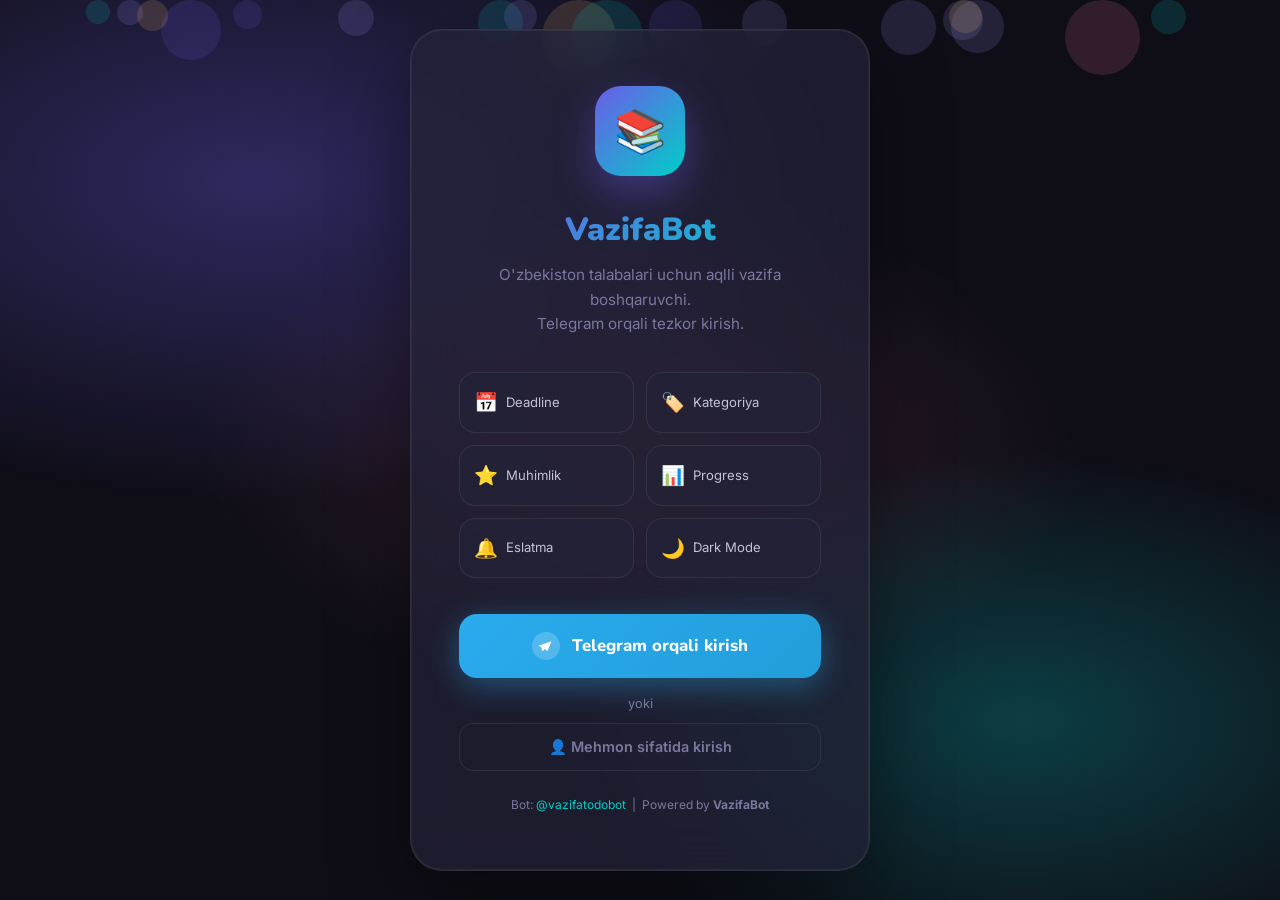
==== app.html @ b5111252 "feat: VazifaBot - Talaba To-Do List with Telegram auth" ====
<!DOCTYPE html>
<html lang="uz">
<head>
  <meta charset="UTF-8" />
  <meta name="viewport" content="width=device-width, initial-scale=1.0" />
  <title>VazifaBot – Mening Vazifalarim</title>
  <meta name="description" content="Vazifalaringizni boshqaring: deadline, kategoriya, progress va ko'proq." />
  <link rel="preconnect" href="https://fonts.googleapis.com" />
  <link rel="preconnect" href="https://fonts.gstatic.com" crossorigin />
  <link href="https://fonts.googleapis.com/css2?family=Inter:wght@300;400;500;600;700;800&family=Nunito:wght@400;600;700;800;900&display=swap" rel="stylesheet" />
  <link rel="stylesheet" href="style.css" />
  <link rel="stylesheet" href="app.css" />
</head>
<body>

<!-- ===== SIDEBAR ===== -->
<aside class="sidebar" id="sidebar" aria-label="Yon panel">
  <div class="sidebar-header">
    <div class="brand">
      <div class="brand-icon">📚</div>
      <div class="brand-text">
        <span class="brand-name">VazifaBot</span>
        <span class="brand-tagline">Talaba yordamchi</span>
      </div>
    </div>
    <button class="sidebar-close" id="sidebarClose" aria-label="Yopish">✕</button>
  </div>

  <!-- User info -->
  <div class="sidebar-user" id="sidebarUser">
    <div class="sidebar-avatar" id="sidebarAvatar">👤</div>
    <div class="sidebar-user-info">
      <div class="sidebar-user-name" id="sidebarName">Foydalanuvchi</div>
      <div class="sidebar-user-id" id="sidebarTid"></div>
    </div>
  </div>

  <!-- Filter by category -->
  <div class="sidebar-section">
    <div class="sidebar-section-title">📂 Kategoriyalar</div>
    <div class="cat-filter-list" id="catFilterList">
      <button class="cat-filter-btn active" data-cat="all" id="catAll">🔷 Hammasi</button>
      <button class="cat-filter-btn" data-cat="dars" id="catDars">📖 Dars</button>
      <button class="cat-filter-btn" data-cat="sport" id="catSport">🏋️ Sport</button>
      <button class="cat-filter-btn" data-cat="uy" id="catUy">🏠 Uy ishi</button>
      <button class="cat-filter-btn" data-cat="shaxsiy" id="catShaxsiy">😊 Shaxsiy</button>
      <button class="cat-filter-btn" data-cat="boshqa" id="catBoshqa">📌 Boshqa</button>
    </div>
  </div>

  <!-- Stats -->
  <div class="sidebar-section">
    <div class="sidebar-section-title">📊 Statistika</div>
    <div class="stats-grid">
      <div class="stat-box">
        <div class="stat-num" id="statTotal">0</div>
        <div class="stat-label">Jami</div>
      </div>
      <div class="stat-box stat-done">
        <div class="stat-num" id="statDone">0</div>
        <div class="stat-label">Bajarildi</div>
      </div>
      <div class="stat-box stat-pending">
        <div class="stat-num" id="statPending">0</div>
        <div class="stat-label">Kutmoqda</div>
      </div>
      <div class="stat-box stat-overdue">
        <div class="stat-num" id="statOverdue">0</div>
        <div class="stat-label">Muddati o'tgan</div>
      </div>
    </div>
  </div>

  <!-- Settings -->
  <div class="sidebar-section">
    <div class="sidebar-section-title">⚙️ Sozlamalar</div>
    <div class="setting-row">
      <span>🌙 Tungi rejim</span>
      <label class="toggle" for="darkToggle">
        <input type="checkbox" id="darkToggle" />
        <span class="toggle-slider"></span>
      </label>
    </div>
    <div class="setting-row">
      <span>🔔 Eslatmalar</span>
      <label class="toggle" for="notifToggle">
        <input type="checkbox" id="notifToggle" />
        <span class="toggle-slider"></span>
      </label>
    </div>
    <div class="setting-row">
      <span>🎨 Rang tanlash</span>
      <div class="color-swatches" id="colorSwatches">
        <button class="swatch active" data-color="#6C5CE7" style="background:#6C5CE7" aria-label="Binafsha"></button>
        <button class="swatch" data-color="#00CEC9" style="background:#00CEC9" aria-label="Ko'k-yashil"></button>
        <button class="swatch" data-color="#FD79A8" style="background:#FD79A8" aria-label="Pushti"></button>
        <button class="swatch" data-color="#FDCB6E" style="background:#FDCB6E" aria-label="Sariq"></button>
        <button class="swatch" data-color="#00B894" style="background:#00B894" aria-label="Yashil"></button>
      </div>
    </div>
  </div>

  <!-- Actions -->
  <div class="sidebar-section sidebar-actions">
    <button class="action-btn danger" id="clearCompletedBtn">
      🧹 Bajarilganlarni tozalash
    </button>
    <button class="action-btn" id="exportBtn">
      📤 Export (JSON)
    </button>
    <a href="index.html" class="action-btn logout-btn" id="logoutBtn">
      🚪 Chiqish
    </a>
  </div>
</aside>

<!-- ===== OVERLAY ===== -->
<div class="sidebar-overlay" id="sidebarOverlay"></div>

<!-- ===== MAIN ===== -->
<main class="main-wrap">

  <!-- Top bar -->
  <header class="topbar" id="topbar">
    <div class="topbar-left">
      <button class="menu-btn" id="menuBtn" aria-label="Menyu">
        <span></span><span></span><span></span>
      </button>
      <div class="topbar-title">
        <span class="greeting" id="greeting">Assalomu alaykum</span>
        <span class="topbar-name" id="topbarName">👋</span>
      </div>
    </div>
    <div class="topbar-right">
      <button class="icon-btn" id="searchToggleBtn" aria-label="Qidiruv" title="Qidiruv">🔍</button>
      <button class="icon-btn" id="notifBtn" aria-label="Eslatma" title="Eslatma so'rash">🔔</button>
      <div class="topbar-avatar" id="topbarAvatar">👤</div>
    </div>
  </header>

  <!-- Search bar -->
  <div class="search-bar-wrap" id="searchBarWrap">
    <div class="search-bar">
      <span class="search-icon">🔍</span>
      <input type="text" id="searchInput" placeholder="Vazifa qidirish..." aria-label="Qidiruv" />
      <button class="search-clear" id="searchClear" aria-label="Tozalash">✕</button>
    </div>
  </div>

  <!-- Global progress -->
  <div class="global-progress-wrap" id="globalProgressWrap">
    <div class="global-progress-header">
      <span class="gp-label">Umumiy progress</span>
      <span class="gp-percent" id="gpPercent">0%</span>
    </div>
    <div class="global-progress-bar">
      <div class="global-progress-fill" id="gpFill" style="width:0%"></div>
    </div>
  </div>

  <!-- Add task section -->
  <section class="add-task-section" aria-label="Yangi vazifa qo'shish">
    <div class="add-task-card">
      <div class="add-task-main">
        <input
          type="text"
          id="taskInput"
          placeholder="Yangi vazifa qo'shing... (Enter yoki ➕)"
          aria-label="Vazifa matni"
          maxlength="300"
          autocomplete="off"
        />
        <button class="add-btn" id="addBtn" aria-label="Qo'shish">
          <span class="add-btn-icon">➕</span>
          <span class="add-btn-text">Qo'shish</span>
        </button>
      </div>

      <!-- Extended options (collapsed by default) -->
      <div class="task-options" id="taskOptions">
        <button class="options-toggle" id="optionsToggle" aria-expanded="false">
          ⚙️ Qo'shimcha imkoniyatlar <span class="options-arrow">▼</span>
        </button>
        <div class="options-body" id="optionsBody">
          <div class="options-row">
            <!-- Category -->
            <div class="option-group">
              <label class="option-label" for="taskCategory">🏷️ Kategoriya</label>
              <select id="taskCategory" class="option-select">
                <option value="boshqa">📌 Boshqa</option>
                <option value="dars">📖 Dars</option>
                <option value="sport">🏋️ Sport</option>
                <option value="uy">🏠 Uy ishi</option>
                <option value="shaxsiy">😊 Shaxsiy</option>
              </select>
            </div>

            <!-- Priority stars -->
            <div class="option-group">
              <label class="option-label">⭐ Muhimlik</label>
              <div class="star-picker" id="starPicker" role="group" aria-label="Muhimlik darajasi">
                <button class="star" data-val="1" aria-label="1 yulduz">★</button>
                <button class="star" data-val="2" aria-label="2 yulduz">★</button>
                <button class="star" data-val="3" aria-label="3 yulduz">★</button>
                <button class="star" data-val="4" aria-label="4 yulduz">★</button>
                <button class="star" data-val="5" aria-label="5 yulduz">★</button>
              </div>
            </div>

            <!-- Deadline -->
            <div class="option-group">
              <label class="option-label" for="taskDeadline">📅 Muddat (deadline)</label>
              <input type="datetime-local" id="taskDeadline" class="option-input" />
            </div>

            <!-- Reminder -->
            <div class="option-group">
              <label class="option-label" for="taskReminder">🔔 Eslatma vaqti</label>
              <input type="datetime-local" id="taskReminder" class="option-input" />
            </div>

            <!-- Color tag -->
            <div class="option-group">
              <label class="option-label">🎨 Rang</label>
              <div class="task-color-picker" id="taskColorPicker">
                <button class="task-color-swatch active" data-color="" style="background: var(--primary)" aria-label="Standart"></button>
                <button class="task-color-swatch" data-color="#FF6B6B" style="background:#FF6B6B" aria-label="Qizil"></button>
                <button class="task-color-swatch" data-color="#FDCB6E" style="background:#FDCB6E" aria-label="Sariq"></button>
                <button class="task-color-swatch" data-color="#00B894" style="background:#00B894" aria-label="Yashil"></button>
                <button class="task-color-swatch" data-color="#74B9FF" style="background:#74B9FF" aria-label="Ko'k"></button>
                <button class="task-color-swatch" data-color="#FD79A8" style="background:#FD79A8" aria-label="Pushti"></button>
              </div>
            </div>
          </div>
        </div>
      </div>
    </div>
  </section>

  <!-- Filter/Sort bar -->
  <div class="filter-sort-bar">
    <div class="filter-tabs" id="filterTabs" role="tablist">
      <button class="filter-tab active" data-filter="all" role="tab" aria-selected="true">Hammasi</button>
      <button class="filter-tab" data-filter="active" role="tab" aria-selected="false">Faol</button>
      <button class="filter-tab" data-filter="done" role="tab" aria-selected="false">Bajarildi</button>
      <button class="filter-tab" data-filter="overdue" role="tab" aria-selected="false">⚠️ Muddati o'tgan</button>
    </div>
    <div class="sort-wrap">
      <label class="sr-only" for="sortSelect">Saralash</label>
      <select id="sortSelect" class="sort-select" aria-label="Saralash">
        <option value="newest">🕒 Yangi avval</option>
        <option value="oldest">📅 Eski avval</option>
        <option value="deadline">⏰ Muddat bo'yicha</option>
        <option value="priority">⭐ Muhimlik bo'yicha</option>
        <option value="alpha">🔤 Alifbo bo'yicha</option>
      </select>
    </div>
  </div>

  <!-- Task list -->
  <section class="task-list-section" aria-label="Vazifalar ro'yxati">
    <div id="taskList" class="task-list"></div>

    <!-- Empty state -->
    <div id="emptyState" class="empty-state hidden">
      <div class="empty-illustration">📭</div>
      <h3 class="empty-title">Hozircha vazifa yo'q</h3>
      <p class="empty-subtitle">Yuqoridagi maydondan birinchi vazifangizni qo'shing!</p>
    </div>

    <!-- No results state -->
    <div id="noResultsState" class="empty-state hidden">
      <div class="empty-illustration">🔍</div>
      <h3 class="empty-title">Natija topilmadi</h3>
      <p class="empty-subtitle">Boshqa kalit so'z bilan qidiring</p>
    </div>
  </section>

</main>

<!-- ===== EDIT MODAL ===== -->
<div class="modal-overlay hidden" id="editModal" role="dialog" aria-modal="true" aria-labelledby="editModalTitle">
  <div class="modal-card" id="editModalCard">
    <div class="modal-header">
      <h2 class="modal-title" id="editModalTitle">✏️ Vazifani tahrirlash</h2>
      <button class="modal-close" id="editModalClose" aria-label="Yopish">✕</button>
    </div>
    <div class="modal-body">
      <div class="form-group">
        <label class="form-label" for="editTaskText">Vazifa matni</label>
        <textarea id="editTaskText" class="form-textarea" rows="3" maxlength="300" placeholder="Vazifa matni..."></textarea>
        <div class="char-count"><span id="editCharCount">0</span>/300</div>
      </div>
      <div class="form-row">
        <div class="form-group">
          <label class="form-label" for="editCategory">Kategoriya</label>
          <select id="editCategory" class="form-select">
            <option value="boshqa">📌 Boshqa</option>
            <option value="dars">📖 Dars</option>
            <option value="sport">🏋️ Sport</option>
            <option value="uy">🏠 Uy ishi</option>
            <option value="shaxsiy">😊 Shaxsiy</option>
          </select>
        </div>
        <div class="form-group">
          <label class="form-label">Muhimlik</label>
          <div class="star-picker" id="editStarPicker" role="group" aria-label="Muhimlik darajasi">
            <button class="star" data-val="1">★</button>
            <button class="star" data-val="2">★</button>
            <button class="star" data-val="3">★</button>
            <button class="star" data-val="4">★</button>
            <button class="star" data-val="5">★</button>
          </div>
        </div>
      </div>
      <div class="form-row">
        <div class="form-group">
          <label class="form-label" for="editDeadline">📅 Muddat</label>
          <input type="datetime-local" id="editDeadline" class="form-input" />
        </div>
        <div class="form-group">
          <label class="form-label" for="editReminder">🔔 Eslatma</label>
          <input type="datetime-local" id="editReminder" class="form-input" />
        </div>
      </div>
      <div class="form-group">
        <label class="form-label">Rang</label>
        <div class="task-color-picker" id="editColorPicker">
          <button class="task-color-swatch active" data-color="" style="background: var(--primary)" aria-label="Standart"></button>
          <button class="task-color-swatch" data-color="#FF6B6B" style="background:#FF6B6B" aria-label="Qizil"></button>
          <button class="task-color-swatch" data-color="#FDCB6E" style="background:#FDCB6E" aria-label="Sariq"></button>
          <button class="task-color-swatch" data-color="#00B894" style="background:#00B894" aria-label="Yashil"></button>
          <button class="task-color-swatch" data-color="#74B9FF" style="background:#74B9FF" aria-label="Ko'k"></button>
          <button class="task-color-swatch" data-color="#FD79A8" style="background:#FD79A8" aria-label="Pushti"></button>
        </div>
      </div>
    </div>
    <div class="modal-footer">
      <button class="btn btn-ghost" id="editCancelBtn">Bekor qilish</button>
      <button class="btn btn-primary" id="editSaveBtn">💾 Saqlash</button>
    </div>
  </div>
</div>

<!-- ===== TOAST CONTAINER ===== -->
<div id="toastContainer" aria-live="polite" aria-atomic="true"></div>

<!-- ===== CONFETTI CONTAINER ===== -->
<div id="confettiContainer" aria-hidden="true"></div>

<script src="app.js"></script>
</body>
</html>
---- style.css ----
/* =============================================
   VazifaBot – Global Design System
   ============================================= */

/* Google Fonts already loaded in HTML */

/* ---- CSS Variables ---- */
:root {
  /* Brand colors */
  --primary:       #6C5CE7;
  --primary-light: #A29BFE;
  --primary-dark:  #4A3DB8;
  --accent:        #00CEC9;
  --accent-warm:   #FDCB6E;
  --danger:        #FF6B6B;
  --success:       #00B894;
  --warning:       #FFA040;

  /* Dark mode (default) */
  --bg-main:        #0F0E17;
  --bg-card:        #1A1928;
  --bg-surface:     #242338;
  --bg-hover:       #2E2C47;
  --glass-bg:       rgba(36, 35, 56, 0.7);
  --glass-border:   rgba(255, 255, 255, 0.08);

  --text-primary:   #FFFFFE;
  --text-secondary: #C4C2D4;
  --text-muted:     #7B78A0;

  --shadow-sm:  0 2px 8px rgba(0,0,0,0.3);
  --shadow-md:  0 8px 24px rgba(0,0,0,0.4);
  --shadow-lg:  0 20px 60px rgba(0,0,0,0.5);

  --radius-sm:  8px;
  --radius-md:  16px;
  --radius-lg:  24px;
  --radius-xl:  32px;

  --transition: 0.25s cubic-bezier(0.4, 0, 0.2, 1);
  --bounce:     0.4s cubic-bezier(0.34, 1.56, 0.64, 1);
}

/* ---- Light mode ---- */
body.light-mode {
  --bg-main:      #F4F3FA;
  --bg-card:      #FFFFFF;
  --bg-surface:   #EEEDF8;
  --bg-hover:     #E5E4F5;
  --glass-bg:     rgba(255, 255, 255, 0.8);
  --glass-border: rgba(108, 92, 231, 0.15);

  --text-primary:   #1A1928;
  --text-secondary: #4A4870;
  --text-muted:     #8A88A8;

  --shadow-sm: 0 2px 8px rgba(108,92,231,0.08);
  --shadow-md: 0 8px 24px rgba(108,92,231,0.12);
  --shadow-lg: 0 20px 60px rgba(108,92,231,0.15);
}

/* ---- Reset & Base ---- */
*, *::before, *::after { box-sizing: border-box; margin: 0; padding: 0; }

html { scroll-behavior: smooth; }

body {
  font-family: 'Inter', system-ui, sans-serif;
  background: var(--bg-main);
  color: var(--text-primary);
  line-height: 1.6;
  transition: background var(--transition), color var(--transition);
  -webkit-font-smoothing: antialiased;
}

/* ---- Scrollbar ---- */
::-webkit-scrollbar { width: 6px; }
::-webkit-scrollbar-track { background: var(--bg-main); }
::-webkit-scrollbar-thumb {
  background: var(--primary);
  border-radius: 99px;
}

/* ---- Focus outline ---- */
:focus-visible {
  outline: 2px solid var(--primary);
  outline-offset: 2px;
  border-radius: var(--radius-sm);
}

/* ---- Utility ---- */
.hidden { display: none !important; }
.sr-only {
  position: absolute; width: 1px; height: 1px;
  padding: 0; overflow: hidden; clip: rect(0,0,0,0); border: 0;
}

/* ---- Animations ---- */
@keyframes slideInUp {
  from { opacity: 0; transform: translateY(20px); }
  to   { opacity: 1; transform: translateY(0); }
}
@keyframes slideInDown {
  from { opacity: 0; transform: translateY(-20px); }
  to   { opacity: 1; transform: translateY(0); }
}
@keyframes fadeIn {
  from { opacity: 0; }
  to   { opacity: 1; }
}
@keyframes scaleIn {
  from { opacity: 0; transform: scale(0.8); }
  to   { opacity: 1; transform: scale(1); }
}
@keyframes shake {
  0%,100% { transform: translateX(0); }
  20%,60%  { transform: translateX(-6px); }
  40%,80%  { transform: translateX(6px); }
}
@keyframes checkPop {
  0%  { transform: scale(0.6); }
  60% { transform: scale(1.2); }
  100%{ transform: scale(1); }
}
@keyframes progressFill {
  from { width: 0%; }
}
@keyframes ripple {
  to { transform: scale(4); opacity: 0; }
}
@keyframes confettiFall {
  to { transform: translateY(60px) rotate(360deg); opacity: 0; }
}

/* ---- Button base ---- */
button {
  font-family: 'Inter', sans-serif;
  cursor: pointer;
  border: none;
  outline: none;
  transition: all var(--transition);
}
button:disabled { opacity: 0.5; cursor: not-allowed; }

/* ---- Input base ---- */
input, textarea, select {
  font-family: 'Inter', sans-serif;
  font-size: 1rem;
  border: none;
  outline: none;
  background: transparent;
  color: var(--text-primary);
  transition: all var(--transition);
}
input::placeholder, textarea::placeholder { color: var(--text-muted); }
---- app.css ----
/* =============================================
   VazifaBot – App Styles
   ============================================= */

/* ---- Layout ---- */
.main-wrap {
  margin-left: 0;
  min-height: 100vh;
  padding: 0 0 80px;
  transition: margin-left 0.3s ease;
}

/* ---- Sidebar ---- */
.sidebar {
  position: fixed;
  top: 0; left: -320px;
  width: 300px;
  height: 100vh;
  background: var(--bg-card);
  border-right: 1px solid var(--glass-border);
  z-index: 1000;
  display: flex;
  flex-direction: column;
  overflow-y: auto;
  transition: left 0.35s cubic-bezier(0.4,0,0.2,1);
  box-shadow: var(--shadow-lg);
}
.sidebar.open { left: 0; }

.sidebar-overlay {
  position: fixed; inset: 0;
  background: rgba(0,0,0,0.5);
  z-index: 999;
  opacity: 0; pointer-events: none;
  transition: opacity 0.3s ease;
}
.sidebar-overlay.show { opacity: 1; pointer-events: all; }

.sidebar-header {
  display: flex; align-items: center; justify-content: space-between;
  padding: 24px 20px 16px;
  border-bottom: 1px solid var(--glass-border);
}
.brand { display: flex; align-items: center; gap: 12px; }
.brand-icon {
  width: 44px; height: 44px;
  background: linear-gradient(135deg, var(--primary), var(--accent));
  border-radius: 14px;
  display: flex; align-items: center; justify-content: center;
  font-size: 22px;
}
.brand-name { font-family: 'Nunito',sans-serif; font-weight: 900; font-size: 1.1rem; display: block; }
.brand-tagline { font-size: 0.72rem; color: var(--text-muted); display: block; }
.sidebar-close {
  background: var(--bg-surface); border: none;
  width: 32px; height: 32px; border-radius: 8px;
  font-size: 0.9rem; color: var(--text-muted);
  display: flex; align-items: center; justify-content: center;
  transition: all 0.2s;
}
.sidebar-close:hover { background: var(--danger); color: white; }

.sidebar-user {
  display: flex; align-items: center; gap: 12px;
  padding: 16px 20px;
  background: var(--bg-surface);
  margin: 12px;
  border-radius: var(--radius-md);
}
.sidebar-avatar {
  width: 46px; height: 46px; border-radius: 50%;
  background: linear-gradient(135deg, var(--primary), var(--accent));
  display: flex; align-items: center; justify-content: center;
  font-size: 1.3rem; font-weight: 800; color: white;
  background-size: cover; background-position: center;
  flex-shrink: 0;
}
.sidebar-user-name { font-weight: 700; font-size: 0.95rem; }
.sidebar-user-id { font-size: 0.72rem; color: var(--text-muted); margin-top: 2px; }

.sidebar-section { padding: 12px 20px; border-top: 1px solid var(--glass-border); }
.sidebar-section-title {
  font-size: 0.72rem; font-weight: 700;
  text-transform: uppercase; letter-spacing: 0.08em;
  color: var(--text-muted); margin-bottom: 10px;
}

/* Category filter buttons */
.cat-filter-list { display: flex; flex-direction: column; gap: 4px; }
.cat-filter-btn {
  background: transparent; border: none;
  text-align: left; padding: 9px 12px;
  border-radius: var(--radius-sm);
  font-size: 0.88rem; color: var(--text-secondary);
  transition: all 0.2s;
}
.cat-filter-btn:hover { background: var(--bg-hover); color: var(--text-primary); }
.cat-filter-btn.active { background: rgba(108,92,231,0.15); color: var(--primary); font-weight: 600; }

/* Stats */
.stats-grid {
  display: grid; grid-template-columns: 1fr 1fr;
  gap: 8px;
}
.stat-box {
  background: var(--bg-surface);
  border-radius: var(--radius-sm);
  padding: 12px; text-align: center;
}
.stat-num {
  font-family: 'Nunito',sans-serif;
  font-size: 1.6rem; font-weight: 900;
  color: var(--text-primary); line-height: 1;
}
.stat-label { font-size: 0.7rem; color: var(--text-muted); margin-top: 4px; }
.stat-done .stat-num   { color: var(--success); }
.stat-pending .stat-num { color: var(--accent-warm); }
.stat-overdue .stat-num { color: var(--danger); }

/* Settings */
.setting-row {
  display: flex; align-items: center; justify-content: space-between;
  padding: 8px 0; font-size: 0.88rem; color: var(--text-secondary);
}

/* Toggle switch */
.toggle { position: relative; display: inline-block; width: 44px; height: 24px; }
.toggle input { opacity: 0; width: 0; height: 0; }
.toggle-slider {
  position: absolute; inset: 0;
  background: var(--bg-hover);
  border-radius: 99px;
  cursor: pointer;
  transition: 0.3s;
}
.toggle-slider::before {
  content: '';
  position: absolute;
  width: 18px; height: 18px;
  left: 3px; top: 3px;
  background: white;
  border-radius: 50%;
  transition: 0.3s;
}
.toggle input:checked + .toggle-slider { background: var(--primary); }
.toggle input:checked + .toggle-slider::before { transform: translateX(20px); }

/* Color swatches */
.color-swatches, .task-color-picker {
  display: flex; gap: 6px; flex-wrap: wrap; align-items: center;
}
.swatch, .task-color-swatch {
  width: 22px; height: 22px; border-radius: 50%;
  border: 2px solid transparent;
  transition: all 0.2s; cursor: pointer;
  flex-shrink: 0;
}
.swatch.active, .task-color-swatch.active {
  border-color: white;
  transform: scale(1.25);
  box-shadow: 0 0 0 2px var(--primary);
}
.task-color-swatch { width: 26px; height: 26px; }

/* Sidebar actions */
.sidebar-actions { margin-top: auto; display: flex; flex-direction: column; gap: 8px; padding-bottom: 24px; }
.action-btn {
  display: flex; align-items: center; justify-content: center; gap: 8px;
  padding: 11px 16px; border-radius: var(--radius-sm);
  font-size: 0.85rem; font-weight: 600;
  background: var(--bg-surface);
  color: var(--text-secondary);
  border: 1px solid var(--glass-border);
  text-decoration: none; cursor: pointer;
  transition: all 0.2s;
}
.action-btn:hover { background: var(--bg-hover); color: var(--text-primary); }
.action-btn.danger:hover { background: rgba(255,107,107,0.15); color: var(--danger); border-color: var(--danger); }
.logout-btn { display: flex; }

/* ---- Topbar ---- */
.topbar {
  position: sticky; top: 0; z-index: 100;
  display: flex; align-items: center; justify-content: space-between;
  padding: 16px 20px;
  background: var(--bg-main);
  border-bottom: 1px solid var(--glass-border);
  backdrop-filter: blur(12px);
}
.topbar-left, .topbar-right { display: flex; align-items: center; gap: 12px; }
.greeting { font-size: 0.85rem; color: var(--text-muted); }
.topbar-name { font-family: 'Nunito',sans-serif; font-weight: 800; font-size: 1rem; }
.menu-btn {
  width: 40px; height: 40px; border-radius: var(--radius-sm);
  background: var(--bg-surface);
  display: flex; flex-direction: column; align-items: center; justify-content: center;
  gap: 5px; border: none;
}
.menu-btn span {
  display: block; width: 18px; height: 2px;
  background: var(--text-secondary); border-radius: 2px;
  transition: all 0.3s;
}
.menu-btn:hover span { background: var(--primary); }
.icon-btn {
  width: 40px; height: 40px; border-radius: var(--radius-sm);
  background: var(--bg-surface); border: none;
  font-size: 1.1rem; display: flex; align-items: center; justify-content: center;
  transition: all 0.2s;
}
.icon-btn:hover { background: var(--bg-hover); transform: scale(1.1); }
.topbar-avatar {
  width: 36px; height: 36px; border-radius: 50%;
  background: linear-gradient(135deg, var(--primary), var(--accent));
  display: flex; align-items: center; justify-content: center;
  font-size: 1rem; font-weight: 700; color: white;
  cursor: pointer;
  background-size: cover; background-position: center;
}

/* ---- Search bar ---- */
.search-bar-wrap {
  padding: 0 20px;
  max-height: 0; overflow: hidden;
  transition: max-height 0.35s ease, padding 0.35s ease;
}
.search-bar-wrap.open {
  max-height: 80px;
  padding: 12px 20px;
}
.search-bar {
  display: flex; align-items: center; gap: 10px;
  background: var(--bg-surface);
  border: 1px solid var(--glass-border);
  border-radius: var(--radius-md);
  padding: 12px 16px;
}
.search-bar:focus-within { border-color: var(--primary); box-shadow: 0 0 0 3px rgba(108,92,231,0.15); }
.search-icon { font-size: 1rem; }
.search-bar input { flex: 1; font-size: 0.95rem; background: transparent; border: none; color: var(--text-primary); }
.search-clear {
  background: none; border: none; color: var(--text-muted);
  font-size: 0.8rem; padding: 4px; border-radius: 4px;
  transition: color 0.2s;
}
.search-clear:hover { color: var(--danger); }

/* ---- Global progress ---- */
.global-progress-wrap {
  margin: 16px 20px 0;
  background: var(--bg-card);
  border: 1px solid var(--glass-border);
  border-radius: var(--radius-md);
  padding: 16px 20px;
}
.global-progress-header {
  display: flex; justify-content: space-between; align-items: center;
  margin-bottom: 10px;
}
.gp-label { font-size: 0.85rem; color: var(--text-muted); font-weight: 500; }
.gp-percent { font-family: 'Nunito',sans-serif; font-weight: 900; font-size: 1.1rem; color: var(--primary); }
.global-progress-bar {
  height: 8px; background: var(--bg-surface);
  border-radius: 99px; overflow: hidden;
}
.global-progress-fill {
  height: 100%;
  background: linear-gradient(90deg, var(--primary), var(--accent));
  border-radius: 99px;
  transition: width 0.6s cubic-bezier(0.4,0,0.2,1);
  animation: progressFill 1s ease both;
}

/* ---- Add task section ---- */
.add-task-section { padding: 16px 20px 0; }
.add-task-card {
  background: var(--bg-card);
  border: 1px solid var(--glass-border);
  border-radius: var(--radius-lg);
  overflow: hidden;
  box-shadow: var(--shadow-sm);
  transition: box-shadow 0.3s;
}
.add-task-card:focus-within { box-shadow: 0 0 0 3px rgba(108,92,231,0.2), var(--shadow-md); }

.add-task-main {
  display: flex; align-items: center; gap: 0;
  padding: 6px 6px 6px 20px;
}
#taskInput {
  flex: 1; font-size: 1rem; font-weight: 500;
  padding: 12px 0; background: transparent;
  color: var(--text-primary); border: none;
}
.add-btn {
  display: flex; align-items: center; gap: 8px;
  padding: 13px 22px;
  background: linear-gradient(135deg, var(--primary), var(--accent));
  color: white; font-weight: 700; font-size: 0.95rem;
  border-radius: var(--radius-md);
  border: none; white-space: nowrap;
  transition: all var(--bounce);
  box-shadow: 0 4px 16px rgba(108,92,231,0.4);
}
.add-btn:hover { transform: scale(1.04); box-shadow: 0 8px 24px rgba(108,92,231,0.5); }
.add-btn:active { transform: scale(0.97); }

/* Options toggle */
.options-toggle {
  width: 100%; text-align: left;
  padding: 10px 20px; font-size: 0.82rem;
  color: var(--text-muted); background: var(--bg-surface);
  border: none; border-top: 1px solid var(--glass-border);
  display: flex; align-items: center; gap: 6px;
  transition: color 0.2s;
}
.options-toggle:hover { color: var(--primary); }
.options-toggle[aria-expanded="true"] .options-arrow { transform: rotate(180deg); }
.options-arrow { margin-left: auto; transition: transform 0.3s; }

.options-body {
  max-height: 0; overflow: hidden;
  transition: max-height 0.4s ease;
  background: var(--bg-surface);
}
.options-body.open { max-height: 400px; }
.options-row {
  display: flex; flex-wrap: wrap; gap: 16px;
  padding: 16px 20px;
}
.option-group { display: flex; flex-direction: column; gap: 6px; min-width: 140px; }
.option-label { font-size: 0.78rem; color: var(--text-muted); font-weight: 600; }
.option-select, .option-input {
  background: var(--bg-card);
  border: 1px solid var(--glass-border);
  border-radius: var(--radius-sm);
  padding: 8px 12px; font-size: 0.88rem;
  color: var(--text-primary);
  cursor: pointer;
}
.option-select:focus, .option-input:focus { border-color: var(--primary); outline: none; }

/* Star picker */
.star-picker { display: flex; gap: 4px; }
.star {
  background: none; border: none;
  font-size: 1.4rem; color: var(--bg-hover);
  cursor: pointer; padding: 0; line-height: 1;
  transition: all 0.15s;
}
.star.active, .star:hover { color: var(--accent-warm); transform: scale(1.2); }

/* ---- Filter/Sort bar ---- */
.filter-sort-bar {
  display: flex; align-items: center; justify-content: space-between;
  flex-wrap: wrap; gap: 12px;
  padding: 16px 20px;
}
.filter-tabs { display: flex; gap: 6px; flex-wrap: wrap; }
.filter-tab {
  padding: 8px 16px; border-radius: 99px;
  font-size: 0.82rem; font-weight: 600;
  background: var(--bg-surface); color: var(--text-muted);
  border: 1px solid transparent;
  transition: all 0.2s;
}
.filter-tab:hover { color: var(--text-primary); }
.filter-tab.active {
  background: rgba(108,92,231,0.15);
  color: var(--primary); border-color: rgba(108,92,231,0.3);
}
.sort-select {
  background: var(--bg-surface); color: var(--text-secondary);
  border: 1px solid var(--glass-border);
  border-radius: var(--radius-sm);
  padding: 8px 12px; font-size: 0.82rem; cursor: pointer;
}
.sort-select:focus { border-color: var(--primary); outline: none; }

/* ---- Task List ---- */
.task-list-section { padding: 0 20px 20px; }
.task-list { display: flex; flex-direction: column; gap: 10px; }

/* ---- Task Card ---- */
.task-card {
  background: var(--bg-card);
  border: 1px solid var(--glass-border);
  border-radius: var(--radius-md);
  padding: 0;
  position: relative;
  overflow: hidden;
  transition: all 0.3s ease;
  animation: slideInUp 0.35s ease both;
}
.task-card:hover {
  border-color: rgba(108,92,231,0.3);
  transform: translateY(-2px);
  box-shadow: var(--shadow-md);
}
.task-card.done { opacity: 0.65; }
.task-card.done .task-text { text-decoration: line-through; color: var(--text-muted); }

/* Color accent stripe */
.task-stripe {
  position: absolute; top: 0; left: 0;
  width: 4px; height: 100%;
  background: var(--primary);
  border-radius: 4px 0 0 4px;
}

.task-main {
  display: flex; align-items: flex-start; gap: 12px;
  padding: 14px 14px 14px 22px;
}

/* Custom checkbox */
.task-check-wrap { flex-shrink: 0; padding-top: 2px; }
.task-checkbox {
  appearance: none; -webkit-appearance: none;
  width: 22px; height: 22px; border-radius: 7px;
  border: 2px solid var(--glass-border);
  background: var(--bg-surface);
  cursor: pointer; position: relative;
  transition: all 0.25s;
}
.task-checkbox:checked {
  background: linear-gradient(135deg, var(--primary), var(--accent));
  border-color: transparent;
  animation: checkPop 0.3s ease;
}
.task-checkbox:checked::after {
  content: '✓'; position: absolute;
  top: 50%; left: 50%;
  transform: translate(-50%, -50%);
  color: white; font-size: 0.8rem; font-weight: 700;
}
.task-checkbox:hover:not(:checked) { border-color: var(--primary); }

.task-content { flex: 1; min-width: 0; }
.task-text {
  font-size: 0.97rem; font-weight: 500;
  color: var(--text-primary); line-height: 1.5;
  word-break: break-word;
}
.task-meta { display: flex; flex-wrap: wrap; gap: 8px; margin-top: 8px; align-items: center; }
.task-badge {
  display: inline-flex; align-items: center; gap: 4px;
  font-size: 0.72rem; font-weight: 600; padding: 3px 8px;
  border-radius: 99px; background: var(--bg-surface);
  color: var(--text-muted);
}
.task-badge.category { text-transform: capitalize; }
.task-badge.deadline { color: var(--accent-warm); background: rgba(253,203,110,0.12); }
.task-badge.deadline.overdue { color: var(--danger); background: rgba(255,107,107,0.12); animation: pulse 1.5s infinite; }
.task-badge.deadline.soon { color: var(--warning); background: rgba(255,160,64,0.12); }
.task-stars { color: var(--accent-warm); font-size: 0.8rem; }

@keyframes pulse {
  0%,100% { opacity: 1; }
  50% { opacity: 0.5; }
}

.task-actions {
  display: flex; gap: 4px;
  flex-shrink: 0; padding-top: 0;
  align-items: flex-start;
}
.task-action-btn {
  width: 34px; height: 34px; border-radius: 9px;
  background: transparent; border: none;
  font-size: 1rem; color: var(--text-muted);
  display: flex; align-items: center; justify-content: center;
  transition: all 0.2s;
}
.task-action-btn:hover { background: var(--bg-surface); color: var(--text-primary); transform: scale(1.15); }
.task-action-btn.delete:hover { background: rgba(255,107,107,0.15); color: var(--danger); }
.task-action-btn.edit:hover   { background: rgba(108,92,231,0.15); color: var(--primary); }

/* ---- Empty state ---- */
.empty-state {
  text-align: center; padding: 64px 20px;
  animation: fadeIn 0.5s ease;
}
.empty-illustration { font-size: 4rem; margin-bottom: 16px; }
.empty-title { font-family: 'Nunito',sans-serif; font-size: 1.3rem; font-weight: 800; margin-bottom: 8px; }
.empty-subtitle { color: var(--text-muted); font-size: 0.9rem; }

/* ---- Modal ---- */
.modal-overlay {
  position: fixed; inset: 0;
  background: rgba(0,0,0,0.6);
  backdrop-filter: blur(6px);
  z-index: 2000;
  display: flex; align-items: center; justify-content: center;
  padding: 20px;
  animation: fadeIn 0.25s ease;
}
.modal-overlay.hidden { display: none; }
.modal-card {
  background: var(--bg-card);
  border: 1px solid var(--glass-border);
  border-radius: var(--radius-xl);
  width: 100%; max-width: 520px;
  box-shadow: var(--shadow-lg);
  animation: scaleIn 0.3s cubic-bezier(0.34,1.56,0.64,1);
  overflow: hidden;
}
.modal-header {
  display: flex; align-items: center; justify-content: space-between;
  padding: 20px 24px 16px;
  border-bottom: 1px solid var(--glass-border);
}
.modal-title { font-family: 'Nunito',sans-serif; font-size: 1.1rem; font-weight: 800; }
.modal-close {
  width: 32px; height: 32px; border-radius: 8px;
  background: var(--bg-surface); border: none;
  color: var(--text-muted); font-size: 0.9rem;
  display: flex; align-items: center; justify-content: center;
  transition: all 0.2s;
}
.modal-close:hover { background: var(--danger); color: white; }
.modal-body { padding: 20px 24px; display: flex; flex-direction: column; gap: 16px; }
.modal-footer {
  display: flex; gap: 10px; justify-content: flex-end;
  padding: 16px 24px;
  border-top: 1px solid var(--glass-border);
}
.form-group { display: flex; flex-direction: column; gap: 6px; }
.form-row { display: grid; grid-template-columns: 1fr 1fr; gap: 14px; }
.form-label { font-size: 0.8rem; font-weight: 600; color: var(--text-muted); }
.form-textarea, .form-input, .form-select {
  background: var(--bg-surface);
  border: 1px solid var(--glass-border);
  border-radius: var(--radius-sm);
  padding: 10px 14px; font-size: 0.92rem;
  color: var(--text-primary); resize: vertical;
  transition: border-color 0.2s;
}
.form-textarea:focus, .form-input:focus, .form-select:focus {
  border-color: var(--primary); outline: none;
  box-shadow: 0 0 0 3px rgba(108,92,231,0.12);
}
.char-count { font-size: 0.72rem; color: var(--text-muted); text-align: right; }

.btn {
  padding: 11px 22px; border-radius: var(--radius-sm);
  font-size: 0.9rem; font-weight: 700; border: none;
  cursor: pointer; transition: all 0.2s;
}
.btn-ghost {
  background: var(--bg-surface); color: var(--text-secondary);
  border: 1px solid var(--glass-border);
}
.btn-ghost:hover { background: var(--bg-hover); color: var(--text-primary); }
.btn-primary {
  background: linear-gradient(135deg, var(--primary), var(--accent));
  color: white;
  box-shadow: 0 4px 16px rgba(108,92,231,0.35);
}
.btn-primary:hover { transform: translateY(-1px); box-shadow: 0 8px 24px rgba(108,92,231,0.45); }

/* ---- Toast ---- */
#toastContainer {
  position: fixed; bottom: 24px; right: 24px;
  z-index: 9999; display: flex; flex-direction: column; gap: 10px;
  pointer-events: none;
}
.toast {
  display: flex; align-items: center; gap: 12px;
  padding: 14px 18px;
  background: var(--bg-card);
  border: 1px solid var(--glass-border);
  border-radius: var(--radius-md);
  box-shadow: var(--shadow-lg);
  font-size: 0.88rem; font-weight: 500;
  pointer-events: all;
  animation: slideInUp 0.35s ease both;
  min-width: 240px; max-width: 340px;
}
.toast.success { border-left: 3px solid var(--success); }
.toast.error   { border-left: 3px solid var(--danger); }
.toast.info    { border-left: 3px solid var(--primary); }
.toast.warning { border-left: 3px solid var(--warning); }
.toast-fade-out { animation: fadeIn 0.3s ease reverse forwards; }

/* ---- Confetti ---- */
#confettiContainer { position: fixed; top: 0; left: 0; width: 100%; pointer-events: none; z-index: 9998; }
.confetti-piece {
  position: absolute; width: 10px; height: 10px;
  border-radius: 2px; top: -20px;
  animation: confettiFall 1.2s ease-in forwards;
}

/* ---- Responsive ---- */
@media (max-width: 640px) {
  .add-task-main { padding: 6px 6px 6px 14px; }
  .add-btn-text { display: none; }
  .add-btn { padding: 13px 14px; }
  .options-row { gap: 12px; }
  .option-group { min-width: 100%; }
  .filter-tab { padding: 7px 12px; font-size: 0.78rem; }
  .form-row { grid-template-columns: 1fr; }
  .task-main { padding: 12px 12px 12px 18px; }
  .modal-body { padding: 16px; }
  .modal-footer { padding: 12px 16px; }
}
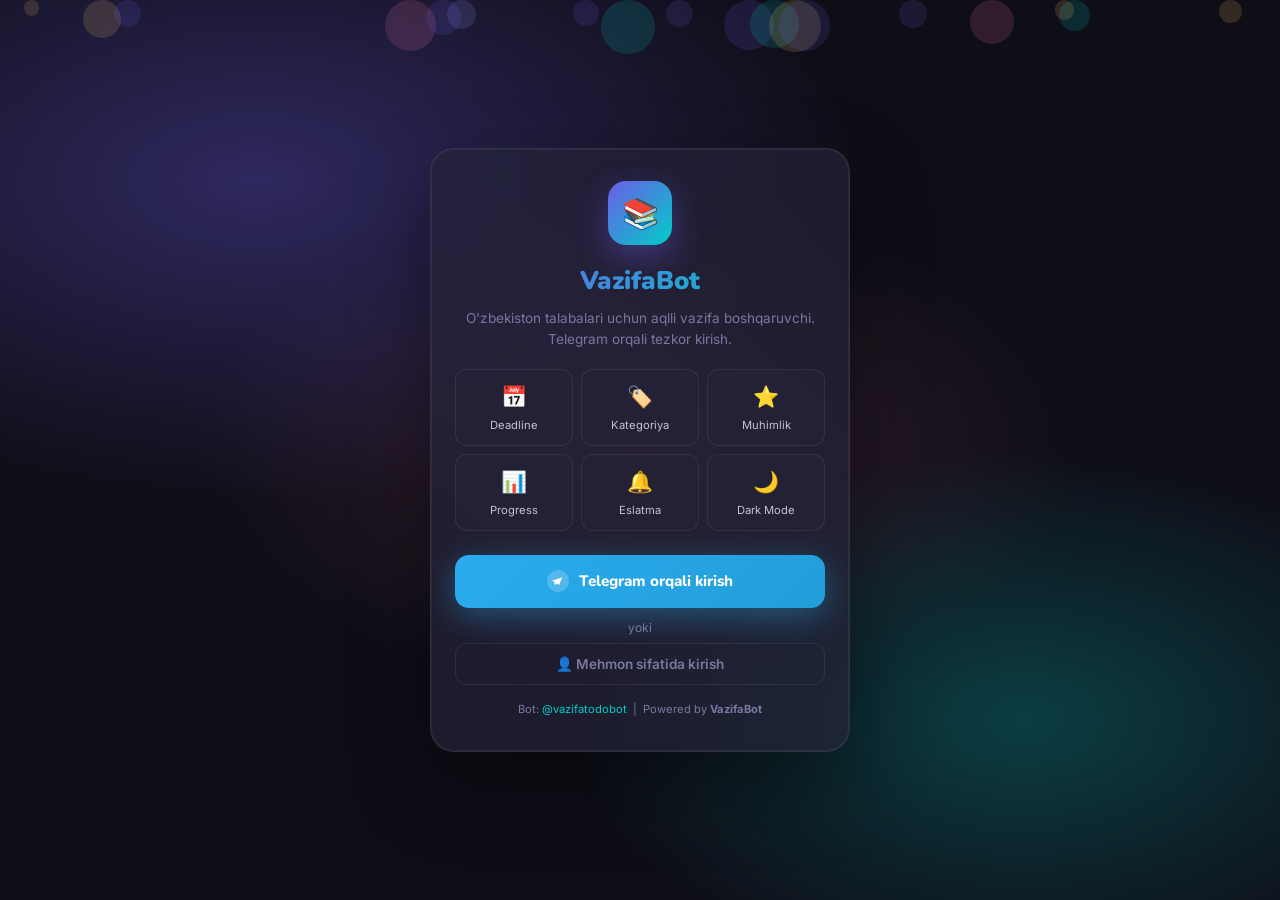
==== commit fa213965: "fix: update categories to student-relevant + activity tracking" ====
--- a/app.html
+++ b/app.html
@@ -41,10 +41,11 @@
     <div class="cat-filter-list" id="catFilterList">
       <button class="cat-filter-btn active" data-cat="all" id="catAll">🔷 Hammasi</button>
       <button class="cat-filter-btn" data-cat="dars" id="catDars">📖 Dars</button>
-      <button class="cat-filter-btn" data-cat="sport" id="catSport">🏋️ Sport</button>
-      <button class="cat-filter-btn" data-cat="uy" id="catUy">🏠 Uy ishi</button>
+      <button class="cat-filter-btn" data-cat="uyvazifa" id="catUyVazifa">📝 Uy vazifasi</button>
+      <button class="cat-filter-btn" data-cat="imtihon" id="catImtihon">📋 Imtihon</button>
+      <button class="cat-filter-btn" data-cat="loyiha" id="catLoyiha">💡 Loyiha</button>
+      <button class="cat-filter-btn" data-cat="kitob" id="catKitob">📚 Kitob</button>
       <button class="cat-filter-btn" data-cat="shaxsiy" id="catShaxsiy">😊 Shaxsiy</button>
-      <button class="cat-filter-btn" data-cat="boshqa" id="catBoshqa">📌 Boshqa</button>
     </div>
   </div>
 
@@ -187,10 +188,11 @@
             <div class="option-group">
               <label class="option-label" for="taskCategory">🏷️ Kategoriya</label>
               <select id="taskCategory" class="option-select">
-                <option value="boshqa">📌 Boshqa</option>
                 <option value="dars">📖 Dars</option>
-                <option value="sport">🏋️ Sport</option>
-                <option value="uy">🏠 Uy ishi</option>
+                <option value="uyvazifa">📝 Uy vazifasi</option>
+                <option value="imtihon">📋 Imtihon</option>
+                <option value="loyiha">💡 Loyiha</option>
+                <option value="kitob">📚 Kitob</option>
                 <option value="shaxsiy">😊 Shaxsiy</option>
               </select>
             </div>
@@ -295,10 +297,11 @@
         <div class="form-group">
           <label class="form-label" for="editCategory">Kategoriya</label>
           <select id="editCategory" class="form-select">
-            <option value="boshqa">📌 Boshqa</option>
             <option value="dars">📖 Dars</option>
-            <option value="sport">🏋️ Sport</option>
-            <option value="uy">🏠 Uy ishi</option>
+            <option value="uyvazifa">📝 Uy vazifasi</option>
+            <option value="imtihon">📋 Imtihon</option>
+            <option value="loyiha">💡 Loyiha</option>
+            <option value="kitob">📚 Kitob</option>
             <option value="shaxsiy">😊 Shaxsiy</option>
           </select>
         </div>
